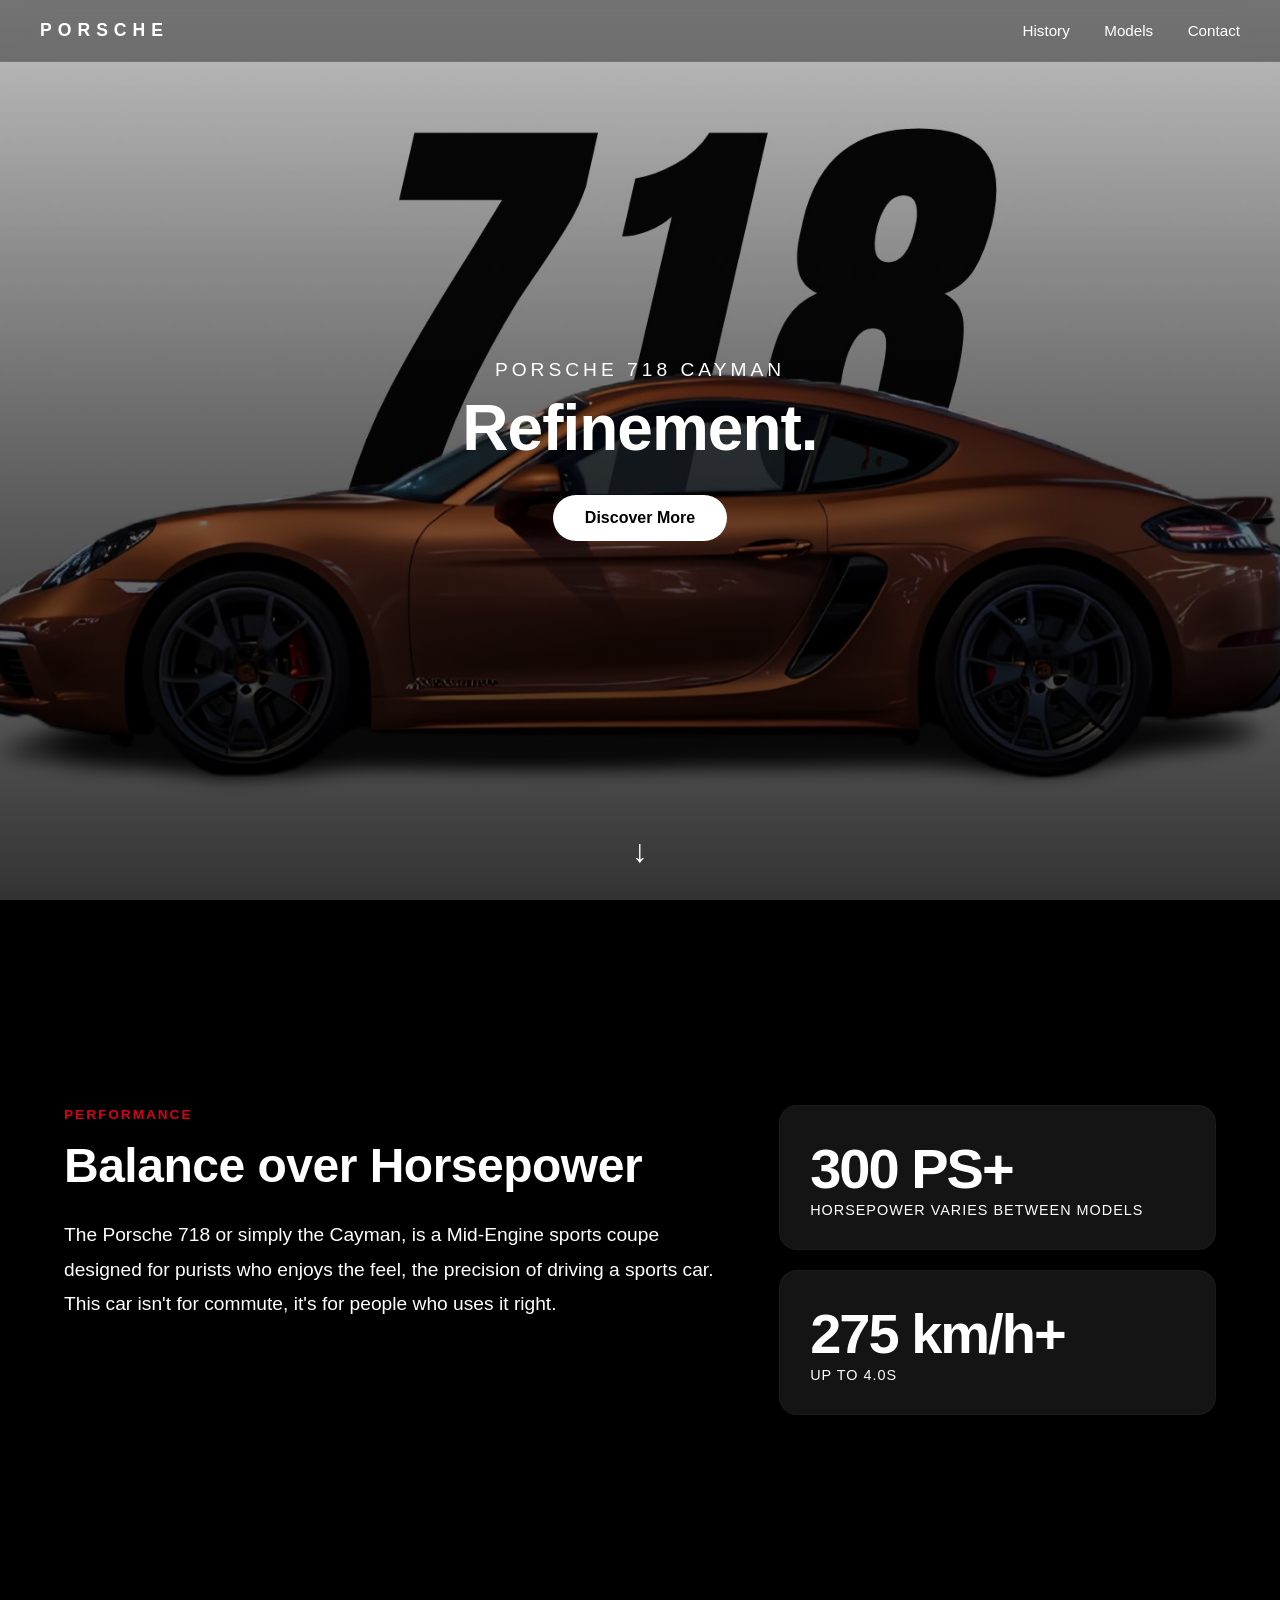
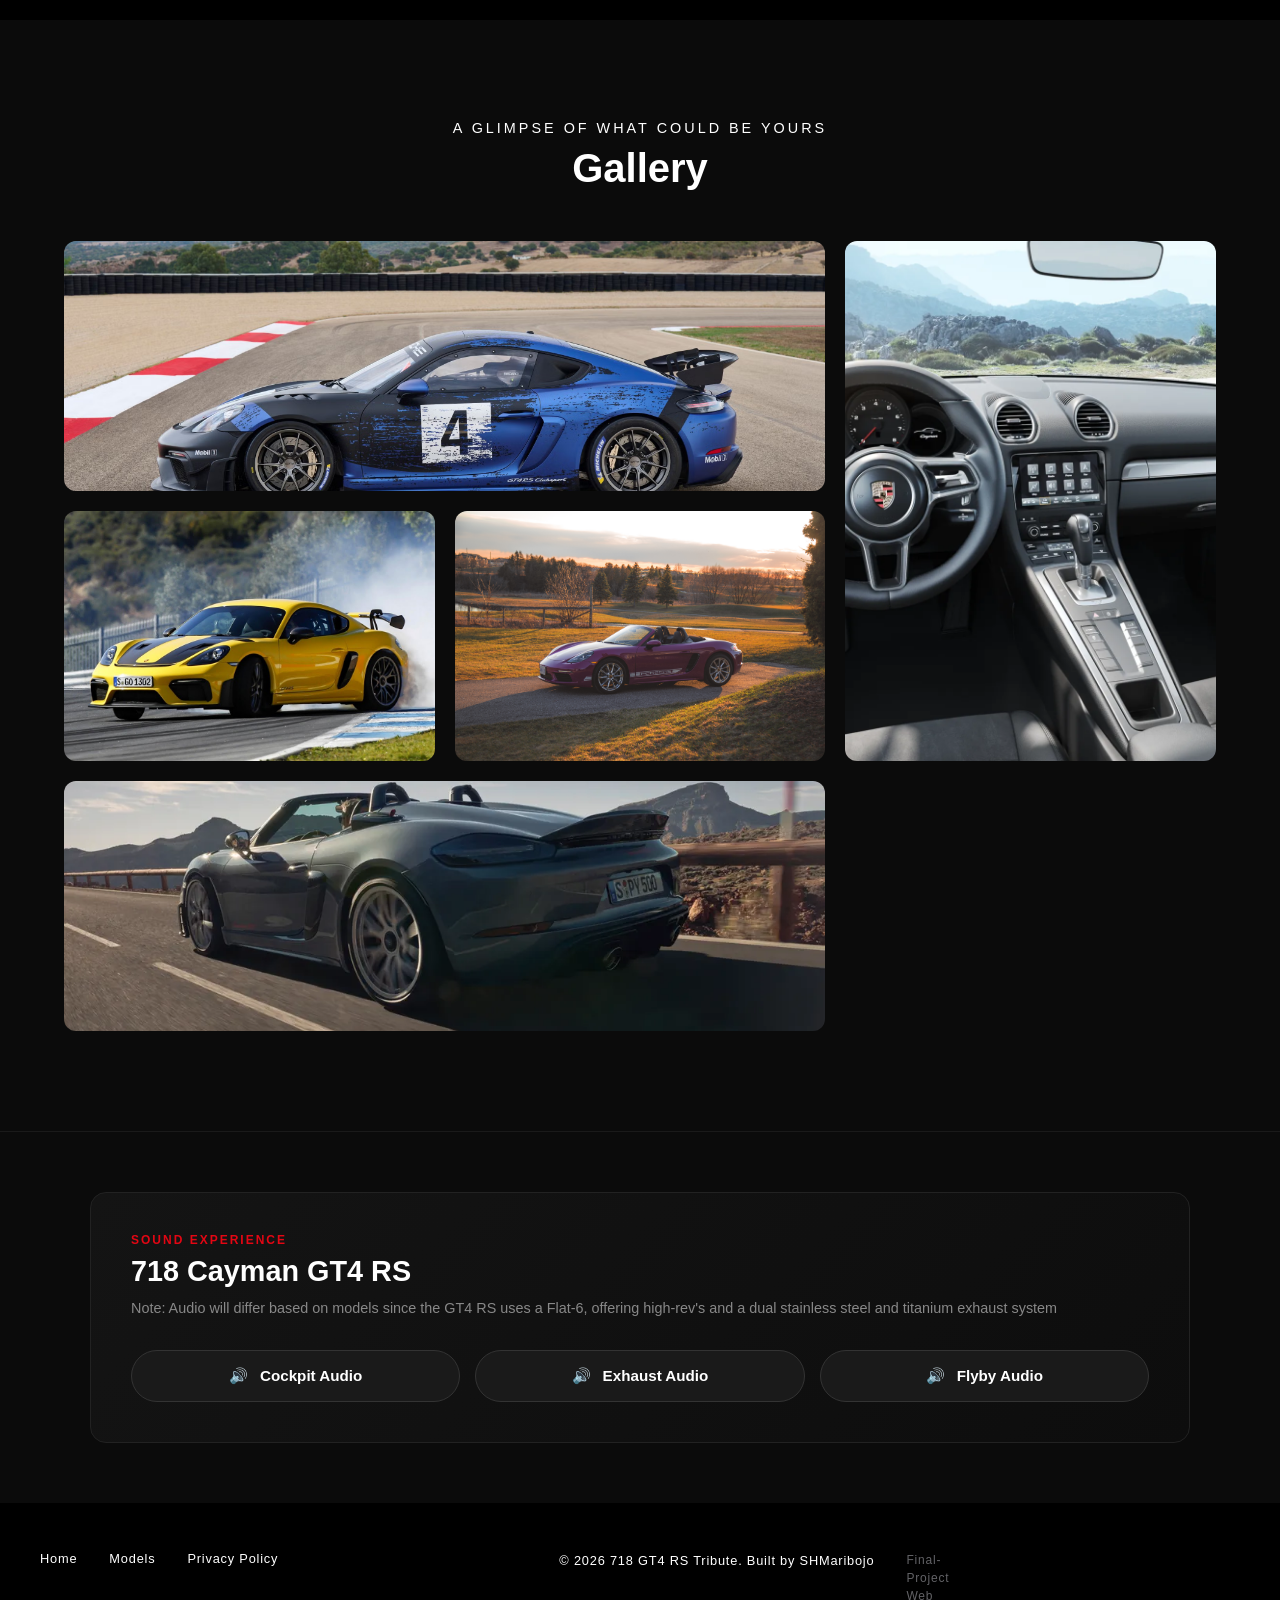
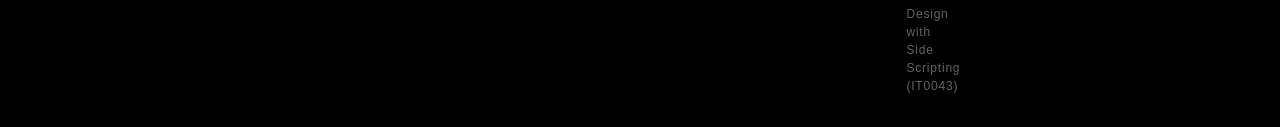
==== index.html @ 1ed5b6e0 "Add files via upload" ====
<!DOCTYPE html>
<html lang="en">
<head>
    <meta charset="UTF-8">
    <meta name="viewport" content="width=device-width, initial-scale=1.0">
    <title>Porsche 718 Cayman </title>
    <link rel="stylesheet" href="homestyle.css">
</head>
<body>

    <header class="global-header">
        <div class="logo">PORSCHE</div>
        <nav class="nav-links">
            <a href="index.html" class="active"></a>
            <a href="history.html">History</a>
            <a href="models.html">Models</a>
            <a href="contact.html">Contact</a>    
        </nav>
    </header>

    <main>
        <section class="hero-section" id="hero">
            <div class="hero-video-container">
                <img src="homebackground.jpg" alt="Porsche 718 Cayman" class="hero-bg">
                <div class="hero-overlay"></div>
            </div>

            <div class="hero-content">
                <p class="hero-subtitle">Porsche 718 Cayman</p>
                <h1 class="hero-title">Refinement.</h1>
                <button class="ios-btn" id="discoverBtn">Discover More</button>
            </div>
            
            <div class="scroll-indicator">↓</div>
        </section>

        <section class="details-section" id="details">
            <video autoplay loop muted playsinline class="video-bg">
              <source src="caymanvideo.mp4" type="video/mp4">
                  Your browser does not support the video tag.
           </video>
           <div class="video-overlay"></div>
            <div class="details-container">
                <div class="text-block">
                    <span class="tag">Performance</span>
                    <h2>Balance over Horsepower</h2>
                    <p>The Porsche 718 or simply the Cayman, is a Mid-Engine sports coupe designed for purists who enjoys the feel, the precision of driving a sports car. This car isn't for commute, it's for people who uses it right.</p>
                </div>
                <div class="stats-grid">
                    <div class="stat-card">
                        <span class="stat-num">300 PS+</span>
                        <span class="stat-label">Horsepower varies between Models</span>
                    </div>
                    <div class="stat-card">
                        <span class="stat-num">275 km/h+</span>
                        <span class="stat-label">Up to 4.0s</span>
                    </div>
                </div>
            </div>
        </section>
        <section class="cayman-gallery-section">
    <div class="gallery-header">
        <span class="gallery-subtitle">A glimpse of what could be yours </span>
        <h2 class="gallery-title">Gallery</h2>
    </div>

    <div class="cayman-gallery-grid">
        <div class="gallery-item wide">
            <img src="rscup.avif" alt="Porsche Cayman Side Profile">
            <div class="gallery-overlay">
                <span>Track-only Race car called the "718 Cayman GT4 RS Clubsport"</span>
            </div>
        </div>

        <div class="gallery-item tall">
            <img src="interior.webp" alt="Porsche Steering Wheel">
            <div class="gallery-overlay">
                <span>Interior</span>
            </div>
        </div>

        <div class="gallery-item">
            <img src="weissach.jpg" alt="Porsche Headlight Detail">
            <div class="gallery-overlay">
                <span>Optional Weissach Package</span>
            </div>
        </div>

        <div class="gallery-item">
            <img src="specialboxster.jpg" alt="Porsche Wheel Rim">
            <div class="gallery-overlay">
                <span>Special Edition of the 718 Boxster</span>
            </div>
        </div>

        <div class="gallery-item wide">
            <img src="cinespyder.webp" alt="Porsche Rear View">
            <div class="gallery-overlay">
                <span>Open-top version of the Track-focused 718 GT4 RS</span>
            </div>
        </div>
    </div>
</section>
<section class="engine-sound-section">
    <div class="sound-card-container">
        <div class="sound-info">
            <span class="sound-tag">Sound Experience</span>
            <h3 class="sound-title">718 Cayman GT4 RS</h3>
            <p class="sound-desc">Note: Audio will differ based on models since the GT4 RS uses a Flat-6, offering high-rev's and a dual stainless steel and titanium exhaust system </p>
        </div>
        
        <div class="sound-controls-row">
            <button class="play-engine-btn" onclick="toggleEngineSound('cockpit', this)">
                <span class="btn-icon">🔊</span>
                <span class="btn-text">Cockpit Audio</span>
            </button>
            
            <button class="play-engine-btn" onclick="toggleEngineSound('exhaust', this)">
                <span class="btn-icon">🔊</span>
                <span class="btn-text">Exhaust Audio</span>
            </button>
            
            <button class="play-engine-btn" onclick="toggleEngineSound('flyby', this)">
                <span class="btn-icon">🔊</span>
                <span class="btn-text">Flyby Audio</span>
            </button>
        </div>
    </div>
    <audio id="audio-cockpit" src="cockpit.MP3" preload="auto"></audio>
    <audio id="audio-exhaust" src="exhaust.MP3" preload="auto"></audio>
    <audio id="audio-flyby" src="flyby.MP3" preload="auto"></audio>
</section>
 <footer class="porsche-footer">
    <div class="footer-container">
        <div class="footer-nav">
            <a href="index.html">Home</a>
            <a href="models.html">Models</a>
            <a href="#">Privacy Policy</a>
        </div>
        <div class="footer-legal">
            <p class="copyright">&copy; 2026 718 GT4 RS Tribute. Built by SHMaribojo</p>
            <p class="disclaimer">Final-Project Web Design with Side Scripting (IT0043) </p>
        </div>
    </div>
    </footer>
</section>
    </main>
        <script src="homeinteract.js"></script>
</body>
</html>
---- homestyle.css ----
:root {
    --bg-dark: #000000;
    --bg-card: rgba(25, 25, 27, 0.8);
    --text-main: #ffffff;
    --text-muted: #ffffff; 
    --accent: #d5001c;     
    --ios-blur: blur(20px);
    --spring-transition: all 0.6s cubic-bezier(0.16, 1, 0.3, 1); 
}

html {
    scroll-behavior: smooth; 
}

* {
    box-sizing: border-box;
    margin: 0;
    padding: 0;
}

body {
    background-color: var(--bg-dark);
    color: var(--text-main);
    font-family: -apple-system, BlinkMacSystemFont, "Segoe UI", Roboto, sans-serif;
    overflow-x: hidden;
    antialiased: true;
}

/*Transparent Design, inspired by iOS 26*/

.global-header {
    position: fixed;
    top: 0;
    left: 0;
    width: 100%;
    z-index: 1000;
    display: flex;
    justify-content: space-between;
    align-items: center;
    padding: 20px 40px;
    background: rgba(0, 0, 0, 0.4);
    backdrop-filter: var(--ios-blur); 
    border-bottom: 1px solid rgba(255, 255, 255, 0.05);
    transition: var(--spring-transition);
}

.logo {
    font-weight: 800;
    letter-spacing: 6px;
    font-size: 1.1rem;
}

.nav-links a {
    color: var(--text-muted);
    text-decoration: none;
    margin-left: 30px;
    font-size: 0.95rem;
    font-weight: 500;
    transition: var(--spring-transition);
}

.nav-links a:hover, .nav-links a.active {
    color: var(--text-main);
}
.cayman-gallery-section {
    padding: 100px 5%;
    background-color: #0b0b0b; 
    display: flex;
    flex-direction: column;
    align-items: center;
}

.gallery-header {
    text-align: center;
    margin-bottom: 50px;
}

.gallery-subtitle {
    color: var(--text-muted, #888);
    font-size: 0.9rem;
    text-transform: uppercase;
    letter-spacing: 3px;
    display: block;
    margin-bottom: 10px;
}

.gallery-title {
    color: var(--text-main, #ffffff);
    font-size: 2.5rem;
    font-weight: 600;
}

.cayman-gallery-grid {
    display: grid;
    grid-template-columns: repeat(auto-fit, minmax(300px, 1fr));
    grid-auto-rows: 250px;
    gap: 20px;
    width: 100%;
    max-width: 1200px;
}

.gallery-item {
    position: relative;
    overflow: hidden;
    border-radius: 12px;
    background-color: #1a1a1a;
}

.gallery-item img {
    width: 100%;
    height: 100%;
    object-fit: cover;
    transition: transform 0.6s cubic-bezier(0.25, 1, 0.5, 1);
}

@media (min-width: 768px) {
    .gallery-item.wide {
        grid-column: span 2;
    }
    .gallery-item.tall {
        grid-row: span 2;
        height: 100%;
    }
}

.gallery-overlay {
    position: absolute;
    top: 0;
    left: 0;
    width: 100%;
    height: 100%;
    background: linear-gradient(to top, rgba(0, 0, 0, 0.8) 0%, rgba(0, 0, 0, 0) 60%);
    display: flex;
    align-items: flex-end;
    padding: 25px;
    opacity: 0;
    transition: opacity 0.4s ease;
}

.gallery-overlay span {
    color: #ffffff;
    font-size: 1.1rem;
    font-weight: 500;
    transform: translateY(15px);
    transition: transform 0.4s ease;
}


.gallery-item:hover img {
    transform: scale(1.08); 
}

.gallery-item:hover .gallery-overlay {
    opacity: 1;
}

.gallery-item:hover .gallery-overlay span {
    transform: translateY(0);
}

.hero-section {
    position: relative;
    height: 100vh;
    display: flex;
    flex-direction: column;
    justify-content: center;
    align-items: center;
    text-align: center;
}

.hero-video-container {
    position: absolute;
    top: 0;
    left: 0;
    width: 100%;
    height: 100vh;
    z-index: -1;
}

.hero-bg {
    width: 100%;
    height: 100%;
    object-fit: cover;
    transform: scale(1.05); 
    transition: transform 1.5s cubic-bezier(0.16, 1, 0.3, 1);
}

.hero-overlay {
    position: absolute;
    top: 0;
    left: 0;
    width: 100%;
    height: 100%;
    background: linear-gradient(to bottom, rgba(0,0,0,0.2) 0%, rgba(0,0,0,0.8) 100%);
}

.hero-content {
    z-index: 10;
    opacity: 0;
    transform: translateY(30px);
    animation: iosFadeUp 1.2s cubic-bezier(0.16, 1, 0.3, 1) forwards 0.3s;
}

.hero-subtitle {
    font-size: 1.2rem;
    letter-spacing: 4px;
    text-transform: uppercase;
    color: var(--text-muted);
    margin-bottom: 10px;
}

.hero-title {
    font-size: 4rem;
    font-weight: 700;
    letter-spacing: -1px;
    margin-bottom: 30px;
}

.ios-btn {
    background: var(--text-main);
    color: var(--bg-dark);
    border: none;
    padding: 14px 32px;
    font-size: 1rem;
    font-weight: 600;
    border-radius: 30px;
    cursor: pointer;
    transition: var(--spring-transition);
}

.ios-btn:hover {
    transform: scale(1.05);
    background: #f5f5f7;
}

.ios-btn:active {
    transform: scale(0.98); 
}

.scroll-indicator {
    position: absolute;
    bottom: 30px;
    font-size: 2rem;
    animation: bounce 2s infinite;
    color: var(--text-muted);
}

.details-section {
    min-height: 100vh;
    background-color: var(--bg-dark);
    display: flex;
    align-items: center;
    padding: 100px 40px;
}

.details-container {
    max-width: 1100px;
    margin: 0 auto;
    display: grid;
   grid-template-columns: 1fr; 
    gap: 60px;
    width: 100%;
}

@media (min-width: 768px) {
    .details-container {
        grid-template-columns: 1.5fr 1fr;
    }
}

.tag {
    color: var(--accent);
    text-transform: uppercase;
    letter-spacing: 2px;
    font-size: 0.85rem;
    font-weight: 700;
}

.text-block h2 {
    font-size: 3rem;
    margin: 15px 0 25px 0;
    letter-spacing: -0.5px;
}

.text-block p {
    color: var(--text-muted);
    font-size: 1.2rem;
    line-height: 1.8;
}

.stats-grid {
    display: flex;
    flex-direction: column;
    gap: 20px;
    justify-content: center;
}

.stat-card {
    background: var(--bg-card);
    backdrop-filter: var(--ios-blur);
    padding: 30px;
    border-radius: 18px; 
    border: 1px solid rgba(255, 255, 255, 0.03);
}

.stat-num {
    display: block;
    font-size: 3.5rem;
    font-weight: 700;
    letter-spacing: -2px;
}

.stat-label {
    color: var(--text-muted);
    font-size: 0.9rem;
    text-transform: uppercase;
    letter-spacing: 1px;
}

/*Overall Animation*/
@keyframes iosFadeUp {
    to {
        opacity: 1;
        transform: translateY(0);
    }
}

@keyframes bounce {
    0%, 20%, 50%, 80%, 100% { transform: translateY(0); }
    40% { transform: translateY(-10px); }
    60% { transform: translateY(-5px); }
}

/*History Page Style*/
.history-page {
    padding-top: 140px; 
    background-color: var(--bg-dark);
}

.history-hero {
    text-align: center;
    max-width: 800px;
    margin: 0 auto 100px auto;
    padding: 0 20px;
}

.history-main-title {
    font-size: 4rem;
    font-weight: 700;
    letter-spacing: -1px;
    margin: 15px 0;
}

.history-intro {
    color: var(--text-muted);
    font-size: 1.2rem;
    line-height: 1.8;
}

/* Timeline Layout Rows */
.timeline-container {
    max-width: 1200px;
    margin: 0 auto;
    padding: 0 40px 100px 40px;
    display: flex;
    flex-direction: column;
    gap: 120px;
}

.timeline-row {
    display: grid;
    grid-template-columns: 1fr;
    gap: 40px;
    align-items: center;
}

@media (min-width: 768px) {
    .timeline-row {
        grid-template-columns: 1fr 1fr;
    }
    
    .timeline-row.reverse {
        direction: rtl; 
    }
    
    .timeline-row.reverse .timeline-text {
        direction: ltr; 
    }
}

.era-year {
    color: var(--accent);
    font-size: 1.5rem;
    font-weight: 800;
    letter-spacing: 2px;
}

.timeline-text h3 {
    font-size: 2.5rem;
    margin: 10px 0 20px 0;
    letter-spacing: -0.5px;
}

.timeline-text p {
    color: var(--text-muted);
    font-size: 1.1rem;
    line-height: 1.7;
}

.image-placeholder {
    width: 100%;
    aspect-ratio: 16 / 10;
    background: var(--bg-card);
    border: 1px solid rgba(255, 255, 255, 0.05);
    border-radius: 18px;
    display: flex;
    justify-content: center;
    align-items: center;
    color: var(--text-muted);
    font-size: 0.9rem;
    backdrop-filter: var(--ios-blur);
}

.reveal {
    opacity: 0;
    transform: translateY(40px);
    transition: var(--spring-transition);
    transition-duration: 1s;
}

.reveal.active {
    opacity: 1;
    transform: translateY(0);
}
.history-img {
    width: 100%;
    aspect-ratio: 16 / 10;
    object-fit: cover;
    border-radius: 18px;
    border: 1px solid rgba(255, 255, 255, 0.05);
    background: var(--bg-card);
    backdrop-filter: var(--ios-blur);
    box-shadow: 0 20px 40px rgba(0, 0, 0, 0.5);
    transition: var(--spring-transition);
}

.history-img:hover {
    transform: scale(1.02);
    border-color: rgba(213, 0, 28, 0.2);
}

/*Specification Page Style*/
.specs-page {
    padding-top: 140px;
    background-color: var(--bg-dark);
}

.specs-hero {
    text-align: center;
    max-width: 800px;
    margin: 0 auto 60px auto;
    padding: 0 20px;
}

.specs-hero h1 {
    font-size: 4rem;
    font-weight: 700;
    letter-spacing: -1px;
    margin: 10px 0;
}

.specs-hero p {
    color: var(--text-muted);
    font-size: 1.1rem;
    line-height: 1.7;
}

.specs-table-container {
    max-width: 1500px;
    margin: 0 auto;
    padding: 0 40px 100px 40px;
}

.specs-matrix {
    display: grid;
    grid-template-columns: 1fr;
    gap: 30px;
}

@media (min-width: 992px) {
    .specs-matrix {
        grid-template-columns: repeat(3, 1fr);
    }
}

.spec-matrix-card {
    background: var(--bg-card);
    backdrop-filter: var(--ios-blur);
    border: 1px solid rgba(213, 0, 28, 0.2);
    border-radius: 24px;
    padding: 40px 30px;
    transition: var(--spring-transition);
}

.spec-matrix-card:hover {
    transform: translateY(-8px);
    border-color: rgba(213, 0, 28, 0.2);
    box-shadow: 0 30px 60px rgba(0, 0, 0, 0.6);
}

.featured-card {
    border-color: rgba(213, 0, 28, 0.2);
    background: linear-gradient(145deg, rgba(25, 25, 27, 0.9) 0%, rgba(10, 10, 10, 0.9) 100%);
}

.stat-card:hover {
    background-color: var(--accent); 
    border-color: rgba(213, 0, 28, 0.2); 
    transform: translateY(-4px);
}

.card-header-tag {
    font-size: 0.8rem;
    font-weight: 700;
    letter-spacing: 1.5px;
    text-transform: uppercase;
    color: var(--text-muted);
    margin-bottom: 15px;
}

.text-accent {
    color: var(--accent);
}

.spec-matrix-card h2 {
    font-size: 2rem;
    font-weight: 700;
    letter-spacing: -0.5px;
}

.chassis-code {
    font-size: 0.95rem;
    color: var(--text-muted);
    margin: 5px 0 20px 0;
}

.spec-divider {
    height: 1px;
    background: rgba(255, 255, 255, 0.08);
    margin-bottom: 25px;
}

.spec-list {
    list-style: none;
    display: flex;
    flex-direction: column;
    gap: 16px;
}

.spec-list li {
    font-size: 1rem;
    color: #e5e5ea; 
    line-height: 1.4;
}

.spec-list li strong {
    color: var(--text-muted);
    font-weight: 500;
    display: inline-block;
    width: 100px; 
}
.history-footer-cta {
    text-align: center;
    padding: 100px 20px;
    background: linear-gradient(to top, rgba(213, 0, 28, 0.05) 0%, transparent 100%); 
    border-top: 1px solid rgba(255, 255, 255, 0.05);
}

.history-footer-cta h2 {
    font-size: 3rem;
    margin-bottom: 15px;
    letter-spacing: -0.5px;
}

.history-footer-cta p {
    color: var(--text-muted);
    max-width: 600px;
    margin: 0 auto 40px auto;
    font-size: 1.1rem;
    line-height: 1.6;
}

.text-center {
    display: inline-block;
    text-decoration: none;
}

/*Models page style*/
.models-page {
    padding-top: 100px;
    background-color: var(--bg-dark);
    min-height: 100vh;
}

.model-showcase {
    min-height: 70vh;
    display: flex;
    align-items: center;
    padding: 60px 40px;
    border-bottom: 1px solid rgba(255, 255, 255, 0.05);
    background: radial-gradient(circle at 80% 50%, rgba(213, 0, 28, 0.05) 0%, transparent 60%);
}

.showcase-content {
    max-width: 1200px;
    margin: 0 auto;
    display: grid;
    grid-template-columns: 1fr;
    gap: 50px;
    align-items: center;
    width: 100%;
}

@media (min-width: 992px) {
    .showcase-content {
        grid-template-columns: 1.2fr 1.5fr;
    }
}

.showcase-text h1 {
    font-size: 3.5rem;
    font-weight: 700;
    letter-spacing: -1px;
    margin: 15px 0 25px 0;
}

.showcase-text p {
    color: var(--text-muted);
    font-size: 1.15rem;
    line-height: 1.8;
    margin-bottom: 40px;
}

.showcase-mini-specs {
    display: grid;
    grid-template-columns: repeat(3, 1fr);
    gap: 20px;
}

.mini-spec {
    border-left: 2px solid var(--accent);
    padding-left: 15px;
}

.mini-val {
    display: block;
    font-size: 1.8rem;
    font-weight: 700;
    color: var(--text-main);
}

.mini-label {
    font-size: 0.8rem;
    color: var(--text-muted);
    text-transform: uppercase;
    letter-spacing: 1px;
}

.showcase-visual {
    display: flex;
    justify-content: center;
    align-items: center;
}

.active-model-img {
    width: 100%;
    max-height: 400px;
    object-fit: contain;
    filter: drop-shadow(0 20px 40px rgba(0, 0, 0, 0.6));
    animation: imageSlideIn 0.8s cubic-bezier(0.16, 1, 0.3, 1) forwards;
}

@keyframes imageSlideIn {
    0% {
        opacity: 0;
        transform: translateX(40px);
    }
    100% {
        opacity: 1;
        transform: translateX(0);
    }
}

.model-selection-section {
    padding: 80px 40px;
    max-width: 1200px;
    margin: 0 auto;
}

.section-header {
    margin-bottom: 40px;
}

.section-header h2 {
    font-size: 2.5rem;
    margin-bottom: 10px;
}

.section-header p {
    color: var(--text-muted);
}

.model-selector-grid {
    display: grid;
    grid-template-columns: repeat(auto-fit, minmax(250px, 1fr));
    gap: 20px;
}

.model-select-card {
    background: var(--bg-card);
    border: 1px solid rgba(255, 255, 255, 0.03);
    border-radius: 18px;
    padding: 30px;
    cursor: pointer;
    position: relative;
    overflow: hidden;
    height: 180px;
    display: flex;
    flex-direction: column;
    justify-content: space-between;
    transition: var(--spring-transition);
}

.model-select-card .model-card-info h3 {
    font-size: 1.3rem;
    margin-bottom: 5px;
    font-weight: 600;
}

.model-select-card .model-card-info span {
    color: var(--text-muted);
    font-size: 0.9rem;
}

.model-select-card.active, .model-select-card:hover {
    background: var(--accent);
    transform: translateY(-5px);
}

.model-select-card.active .model-card-info span,
.model-select-card:hover .model-card-info span {
    color: rgba(255, 255, 255, 0.8);
}

/*Showroom style layout page*/
.showroom-page {
    padding-top: 140px;
    background-color: var(--bg-dark);
    min-height: 100vh;
}

.showroom-intro {
    text-align: center;
    max-width: 700px;
    margin: 0 auto 60px auto;
    padding: 0 20px;
}

.showroom-intro h1 {
    font-size: 3.5rem;
    margin: 15px 0;
    letter-spacing: -1px;
}

.showroom-intro p {
    color: var(--text-muted);
    font-size: 1.1rem;
    line-height: 1.7;
}

.dealership-grid {
    max-width: 1320px;
    margin: 0 auto;
    padding: 120px 30px 120px 30px; 
    display: grid;
    
    /*Strictly locks layout to 3 equal-width columns on desktop*/
    grid-template-columns: repeat(3, 1fr); 
    
    gap: 110px 30px; 
    justify-content: center;
}

/*Individual Card Structure*/
.dealer-card {
    background: var(--bg-card);
    backdrop-filter: var(--ios-blur);
    border: 1px solid rgba(255, 255, 255, 0.04);
    border-radius: 32px;
    position: relative;
    display: flex;
    flex-direction: column;
    width: 100%;
    max-width: 440px; 
    height: 580px;    
    padding: 0 40px 40px 40px;
    margin: 0 auto;
    transition: var(--spring-transition);
}


.car-visual-box-overflow {
    position: relative;
    width: 100%;
    height: 160px;
    margin-top: -85px; 
    margin-bottom: 10px;
    display: flex;
    justify-content: center;
    align-items: center;
    pointer-events: none;
    z-index: 10;
}

.car-render {
    width: auto;
    height: auto;
    max-width: 115%;  
    max-height: 100%; 
    transform: scale(1.35);
    object-fit: contain;
    filter: drop-shadow(0 15px 25px rgba(0, 0, 0, 0.6));
    transition: var(--spring-transition);
}

.card-content-body {
    display: flex;
    flex-direction: column;
    justify-content: flex-start;
    height: 100%;
}

.card-title {
    font-size: 2rem;
    font-weight: 600;
    margin-bottom: 12px;
}

.badge-row {
    display: flex;
    flex-wrap: wrap;
    gap: 6px;
    margin-bottom: 30px;
}

.pill-badge {
    background: rgba(255, 255, 255, 0.07);
    color: var(--text-main);
    padding: 8px 16px;
    border-radius: 20px;
    font-size: 0.85rem;
    font-weight: 500;
}

.pill-badge.dark {
    background: #000000;
    color: #ffffff;
    border: 1px solid rgba(255, 255, 255, 0.1);
}

.dealer-stats-list {
    display: flex;
    flex-direction: column;
    gap: 20px;
    margin-bottom: 30px;
    text-align: left;
}

.stat-item {
    display: flex;
    flex-direction: column;
    gap: 4px;
    margin: 0;
    padding: 0;
}

.stat-value {
    font-size: 1.4rem;
    font-weight: 500;
    color: var(--text-main);
    margin: 0;
    padding: 0;
    line-height: 1.2;
    display: block;

}

.stat-desc {
    font-size: 0.75rem;
    color: var(--text-muted);
    margin: 0;
    padding: 0;
    line-height: 1.2;
    display: block;
}


.card-actions {
    margin-top: auto;
    display: flex;
    width: 100%;
    margin-top: auto;
    justify-content: center;
}

.btn-action {
    text-align: center;
    padding: 14px 0;
    width: 100%;
    display: block;
    border-radius: 12px;
    font-size: 0.85rem;
    font-weight: 600;
    text-decoration: none;
    transition: all 0.25s ease
}

.btn-action.primary {
    background: #000000;
    color: #ffffff;
    border: 1px solid rgba(255, 255, 255, 0.1);
}

.dealer-card:hover {
    transform: translateY(-5px);
    box-shadow: 0 30px 60px rgba(0, 0, 0, 0.6);
}

.dealer-card:hover .car-render {
    transform: translateY(-5px) scale(1.45);
}

@media (max-width: 1024px) {
    .dealership-grid {
        grid-template-columns: repeat(2, 1fr); /*2 Columns on Tablet*/
        gap: 110px 30px;
    }
}

@media (max-width: 768px) {
    .dealership-grid {
        grid-template-columns: 1fr; /*1 Column on Mobile*/
        gap: 100px 0;
    }
}

/*Porsche Showroom, Contact page layout and style*/
.contact-page {
    padding-top: 140px;
    background-color: var(--bg-dark);
    min-height: 100vh;
    display: flex;
    align-items: center;
    justify-content: center;
}

.contact-container {
    max-width: 1200px;
    width: 100%;
    margin: 0 auto;
    padding: 0 40px 100px 40px;
    display: grid;
    grid-template-columns: 1.2fr 1fr;
    gap: 80px;
    align-items: flex-start;
}

@media (max-width: 992px) {
    .contact-container {
        grid-template-columns: 1fr;
        gap: 60px;
        padding: 0 20px 80px 20px;
    }
}

.contact-form-section .tag {
    font-size: 0.8rem;
    color: var(--accent);
    text-transform: uppercase;
    letter-spacing: 2px;
    font-weight: 600;
}

.contact-form-section h1 {
    font-size: 3rem;
    margin: 15px 0;
    letter-spacing: -1px;
}

.contact-form-section .subtitle {
    color: var(--text-muted);
    font-size: 1.05rem;
    line-height: 1.6;
    margin-bottom: 40px;
}

.porsche-form {
    display: flex;
    flex-direction: column;
    gap: 25px;
}

.input-row {
    display: grid;
    grid-template-columns: 1fr 1fr;
    gap: 20px;
}

@media (max-width: 576px) {
    .input-row {
        grid-template-columns: 1fr;
    }
}

.input-group {
    display: flex;
    flex-direction: column;
    gap: 8px;
}

.input-group label {
    font-size: 0.85rem;
    text-transform: uppercase;
    letter-spacing: 1px;
    color: var(--text-muted);
    font-weight: 600;
}

.porsche-form input,
.porsche-form select,
.porsche-form textarea {
    background: rgba(255, 255, 255, 0.03);
    border: 1px solid rgba(255, 255, 255, 0.1);
    border-radius: 8px;
    padding: 16px 20px;
    color: var(--text-main);
    font-size: 1rem;
    font-family: inherit;
    transition: var(--spring-transition);
}

.porsche-form input:focus,
.porsche-form select:focus,
.porsche-form textarea:focus {
    outline: none;
    border-color: rgba(255, 255, 255, 0.4);
    background: rgba(255, 255, 255, 0.05);
}

.porsche-form select option {
    background-color: var(--bg-card);
    color: var(--text-main);
}

.submit-btn {
    align-self: flex-start;
    background: var(--text-main);
    color: var(--bg-dark);
    font-weight: 600;
    padding: 16px 40px;
    border: none;
    border-radius: 30px;
    font-size: 1rem;
    cursor: pointer;
    transition: var(--spring-transition);
    margin-top: 10px;
}

.submit-btn:hover {
    transform: translateY(-2px);
    opacity: 0.95;
    box-shadow: 0 10px 25px rgba(255, 255, 255, 0.1);
}

.showroom-visual {
    position: relative;
    border-radius: 16px;
    overflow: hidden;
    height: 280px;
    margin-bottom: 40px;
    border: 1px solid rgba(255, 255, 255, 0.05);
}

.showroom-img {
    width: 100%;
    height: 100%;
    object-fit: cover;
}

.visual-overlay {
    position: absolute;
    top: 0;
    left: 0;
    width: 100%;
    height: 100%;
    background: linear-gradient(to bottom, rgba(0,0,0,0) 30%, var(--bg-dark) 100%);
}

.showroom-details {
    display: flex;
    flex-direction: column;
    gap: 30px;
}

.detail-block h3 {
    font-size: 0.85rem;
    text-transform: uppercase;
    letter-spacing: 1px;
    color: var(--text-muted);
    margin-bottom: 8px;
    font-weight: 600;
}

.detail-block p {
    font-size: 1.1rem;
    line-height: 1.5;
    color: var(--text-main);
}

.status-indicator {
    color: var(--accent) !important;
    font-weight: 500;
}
.details-section {
    position: relative;
    width: 100%;
    min-height: 80vh; 
    overflow: hidden;
    display: flex;
    align-items: center;
    padding: 80px 0;
}

/*Background video of the Home page*/
.video-bg {
    position: absolute;
    top: 0;
    left: 0;
    width: 100%;
    height: 100%;
    object-fit: cover; 
    z-index: 1;
}

.video-overlay {
    position: absolute;
    top: 0;
    left: 0;
    width: 100%;
    height: 100%;
    background: rgba(0, 0, 0, 0.65); 
    z-index: 2;
}


.details-container {
    position: relative;
    z-index: 3; 
    width: 90%;
    max-width: 1200px;
    margin: 0 auto;
}

/*Engine Sound Section*/
.engine-sound-section {
    width: 100%;
    background-color: #0b0b0b;
    padding: 60px 5%;
    display: flex;
    justify-content: center;
    border-top: 1px solid #1a1a1a;
}

.sound-card-container {
    width: 100%;
    max-width: 1100px;
    background: linear-gradient(135deg, #141414 0%, #0d0d0d 100%);
    border: 1px solid #222;
    border-radius: 16px;
    padding: 40px;
    display: flex;
    flex-direction: column; 
    gap: 30px;
}

.sound-info {
    max-width: 100%;
}

.sound-tag {
    color: #e30613; 
    font-size: 0.75rem;
    text-transform: uppercase;
    letter-spacing: 2px;
    font-weight: 600;
    display: block;
    margin-bottom: 8px;
}

.sound-title {
    color: #ffffff;
    font-size: 1.8rem;
    font-weight: 600;
    margin: 0 0 10px 0;
}

.sound-desc {
    color: #888;
    font-size: 0.9rem;
    line-height: 1.5;
    margin: 0;
}

.sound-controls-row {
    display: flex;
    flex-direction: row;
    gap: 15px;
    width: 100%;
    flex-wrap: wrap; 
}

.play-engine-btn {
    flex: 1; 
    min-width: 200px;
    background-color: #1a1a1a;
    color: #ffffff;
    border: 1px solid #333;
    padding: 16px 24px;
    font-size: 0.95rem;
    font-weight: 600;
    border-radius: 30px;
    cursor: pointer;
    display: flex;
    align-items: center;
    justify-content: center;
    gap: 12px;
    transition: all 0.3s cubic-bezier(0.25, 1, 0.5, 1);
}

.play-engine-btn:hover {
    background-color: #ffffff;
    color: #000000;
    transform: translateY(-2px);
    box-shadow: 0 6px 20px rgba(255, 255, 255, 0.1);
}

.play-engine-btn.playing {
    background-color: #e30613;
    color: #ffffff;
    border-color: #e30613;
    animation: pulse-glow 2s infinite alternate;
}

@keyframes pulse-glow {
    0% { box-shadow: 0 0 10px rgba(227, 6, 19, 0.3); }
    100% { box-shadow: 0 0 20px rgba(227, 6, 19, 0.6); }
}

@media (max-width: 768px) {
    .sound-controls-row {
        flex-direction: column;
    }
    .play-engine-btn {
        width: 100%;
    }
}
/*Footer*/
.site-footer {
    background-color: #111111; 
    color: #e0e0e0;
    padding: 3rem 2rem 1.5rem 2rem;
    font-family: Arial, sans-serif; 
    margin-top: auto; 
}

.footer-container {
    max-width: 1200px;
    margin: 0 auto;
    display: grid;
    grid-template-columns: 2fr 1fr 1fr;
    gap: 2.5rem;
}

.footer-brand h3 {
    color: #ffffff;
    font-size: 1.5rem;
    margin-bottom: 1rem;
    letter-spacing: 1px;
    text-transform: uppercase;
}

.footer-brand p {
    font-size: 0.9rem;
    line-height: 1.6;
    color: #a0a0a0;
}

.footer-links h4, 
.footer-specs h4 {
    color: #ffffff;
    font-size: 1.1rem;
    margin-bottom: 1rem;
    text-transform: uppercase;
    letter-spacing: 0.5px;
}

.footer-links ul, 
.footer-specs ul {
    list-style: none;
    padding: 0;
    margin: 0;
}

.footer-links ul li, 
.footer-specs ul li {
    margin-bottom: 0.7rem;
    font-size: 0.9rem;
}

.footer-links ul li a {
    color: #a0a0a0;
    text-decoration: none;
    transition: color 0.3s ease;
}

.footer-links ul li a:hover {
    color: #d50000; 
}

.footer-specs ul li {
    color: #888888;
}

.footer-divider {
    border: 0;
    height: 1px;
    background: #2c2c2c;
    margin: 2.5rem auto 1.5rem auto;
    max-width: 1200px;
}

.footer-bottom {
    max-width: 1200px;
    margin: 0 auto;
    display: flex;
    justify-content: space-between;
    align-items: center;
    font-size: 0.8rem;
    color: #666666;
}

.stuttgart-nod {
    font-style: italic;
}

@media (max-width: 768px) {
    .footer-container {
        grid-template-columns: 1fr;
        gap: 2rem;
        text-align: center;
    }

    .footer-bottom {
        flex-direction: column;
        gap: 0.7rem;
        text-align: center;
    }
}

/*Footer Style*/
.porsche-footer {
    background-color: #000000; 
    color: #919194; 
    padding: 3rem 1.5rem 2rem 1.5rem;
    font-family: "Segoe UI", Roboto, Helvetica, Arial, sans-serif;
    font-size: 0.8rem;
    letter-spacing: 0.05rem;
}

.footer-container {
    max-width: 1200px;
    margin: 0 auto;
}


.footer-nav {
    display: flex;
    gap: 2rem;
    margin-bottom: 1.5rem;
}

.footer-nav a {
    color: #ffffff; 
    text-decoration: none;
    font-weight: 500;
    transition: color 0.2s ease;
}

.footer-nav a:hover {
    color: #919194; 
}

.footer-line {
    border: 0;
    height: 1px;
    background-color: #212124; 
    margin: 1.5rem 0;
}

.footer-legal {
    display: flex;
    justify-content: space-between;
    align-items: flex-start;
    gap: 2rem;
    line-height: 1.5;
}

.footer-legal .copyright {
    color: #ffffff;
    font-weight: 500;
    white-space: nowrap;
}

.footer-legal .disclaimer {
    font-size: 0.75rem;
    color: #626266; 
    max-width: 700px;
}


@media (max-width: 768px) {
    .footer-nav {
        flex-direction: column;
        gap: 1rem;
    }
    
    .footer-legal {
        flex-direction: column;
        gap: 1rem;
    }
}
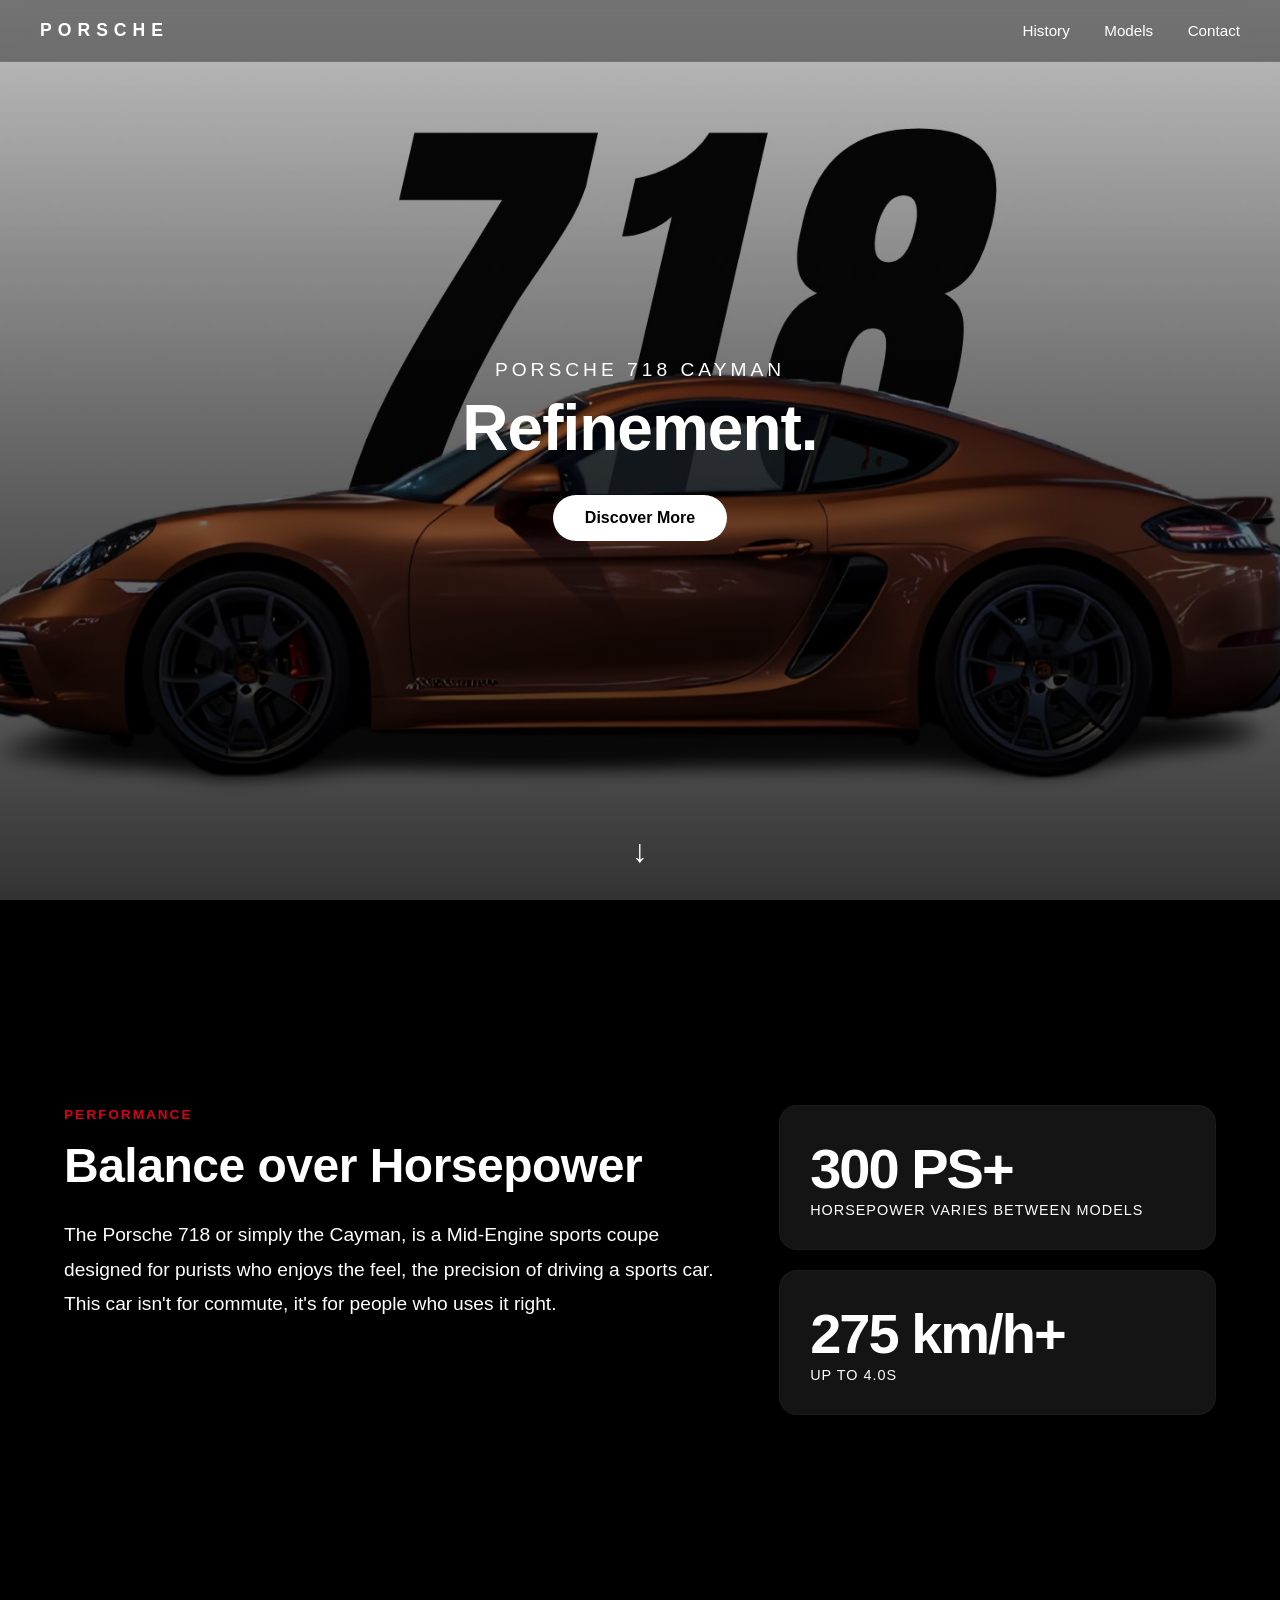
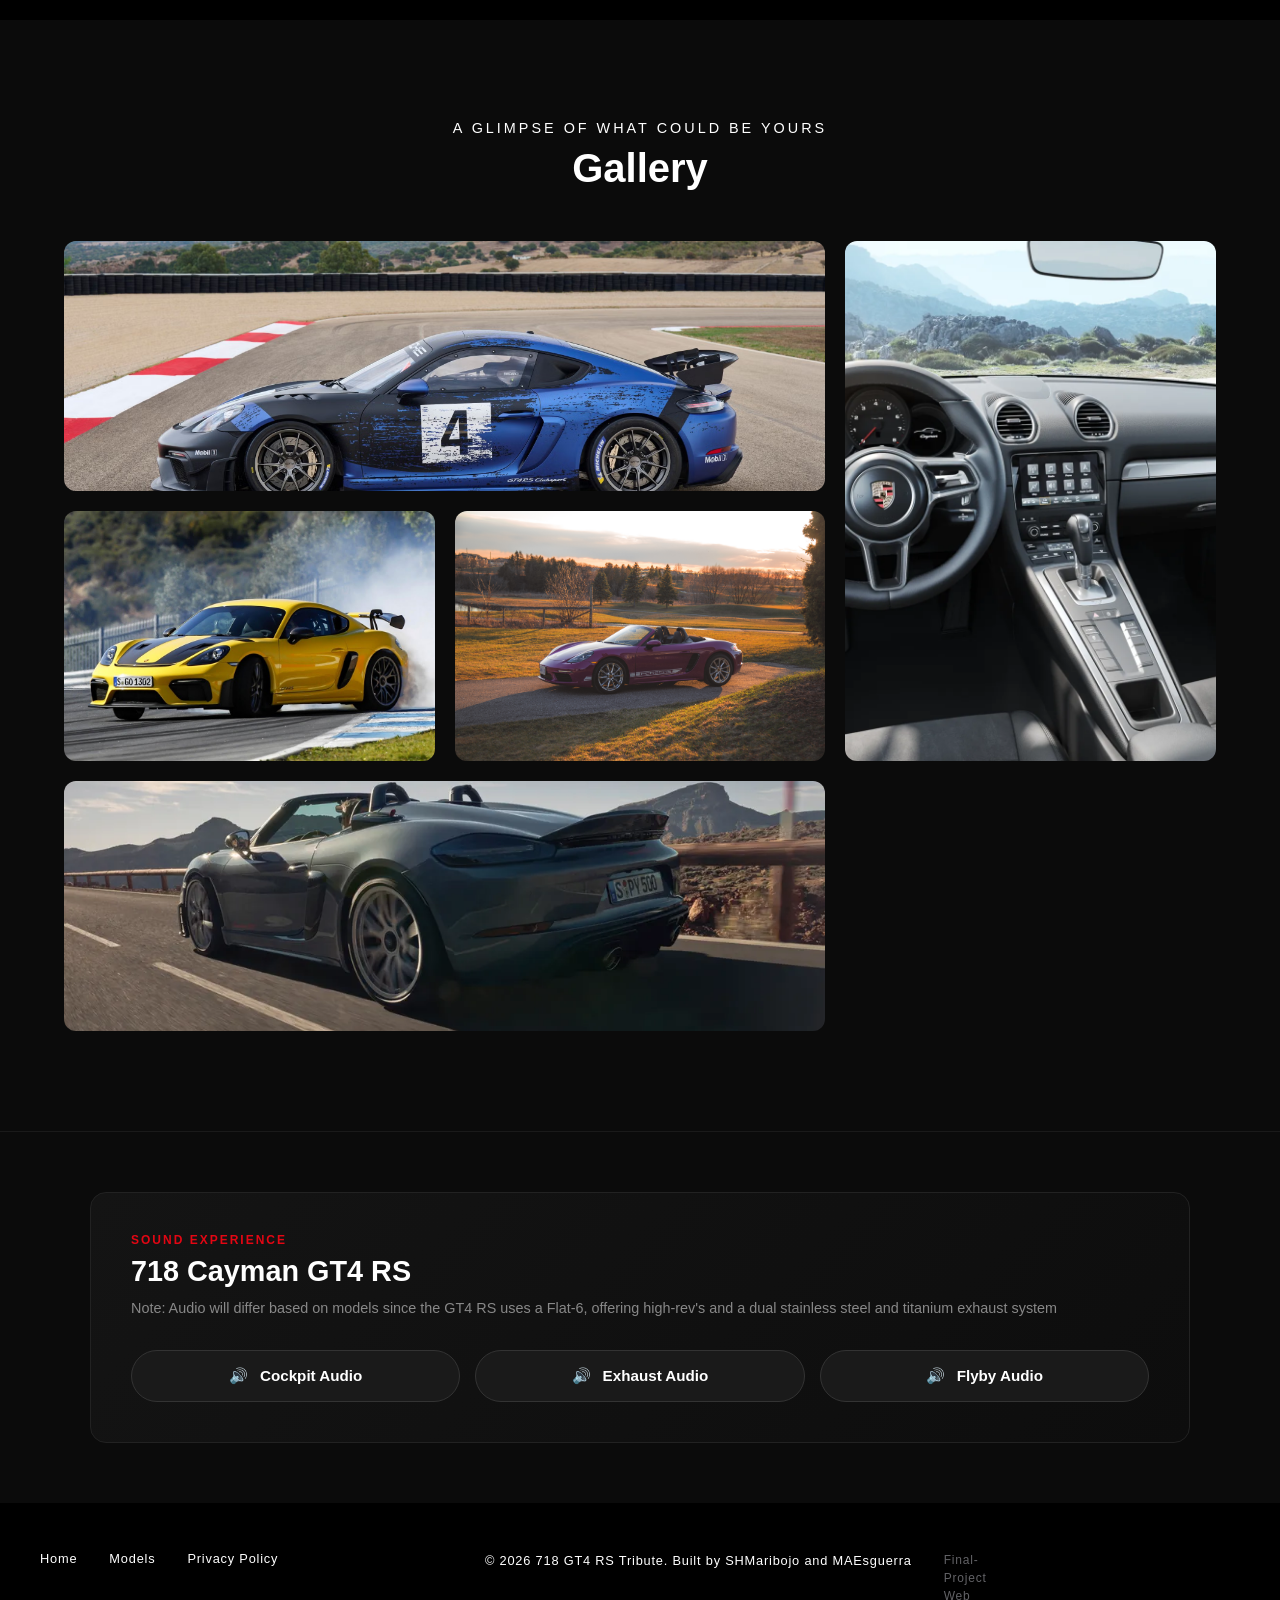
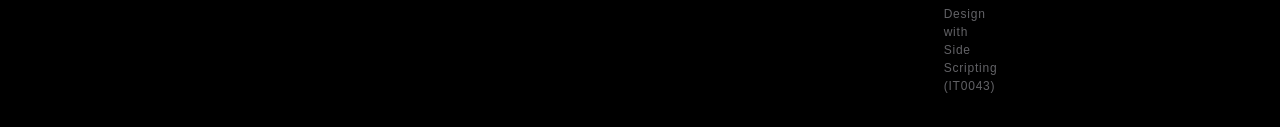
==== commit bf1ba845: "Update index.html" ====
--- a/index.html
+++ b/index.html
@@ -138,7 +138,7 @@
             <a href="#">Privacy Policy</a>
         </div>
         <div class="footer-legal">
-            <p class="copyright">&copy; 2026 718 GT4 RS Tribute. Built by SHMaribojo</p>
+            <p class="copyright">&copy; 2026 718 GT4 RS Tribute. Built by SHMaribojo and MAEsguerra</p>
             <p class="disclaimer">Final-Project Web Design with Side Scripting (IT0043) </p>
         </div>
     </div>
@@ -147,4 +147,4 @@
     </main>
         <script src="homeinteract.js"></script>
 </body>
-</html>+</html>
